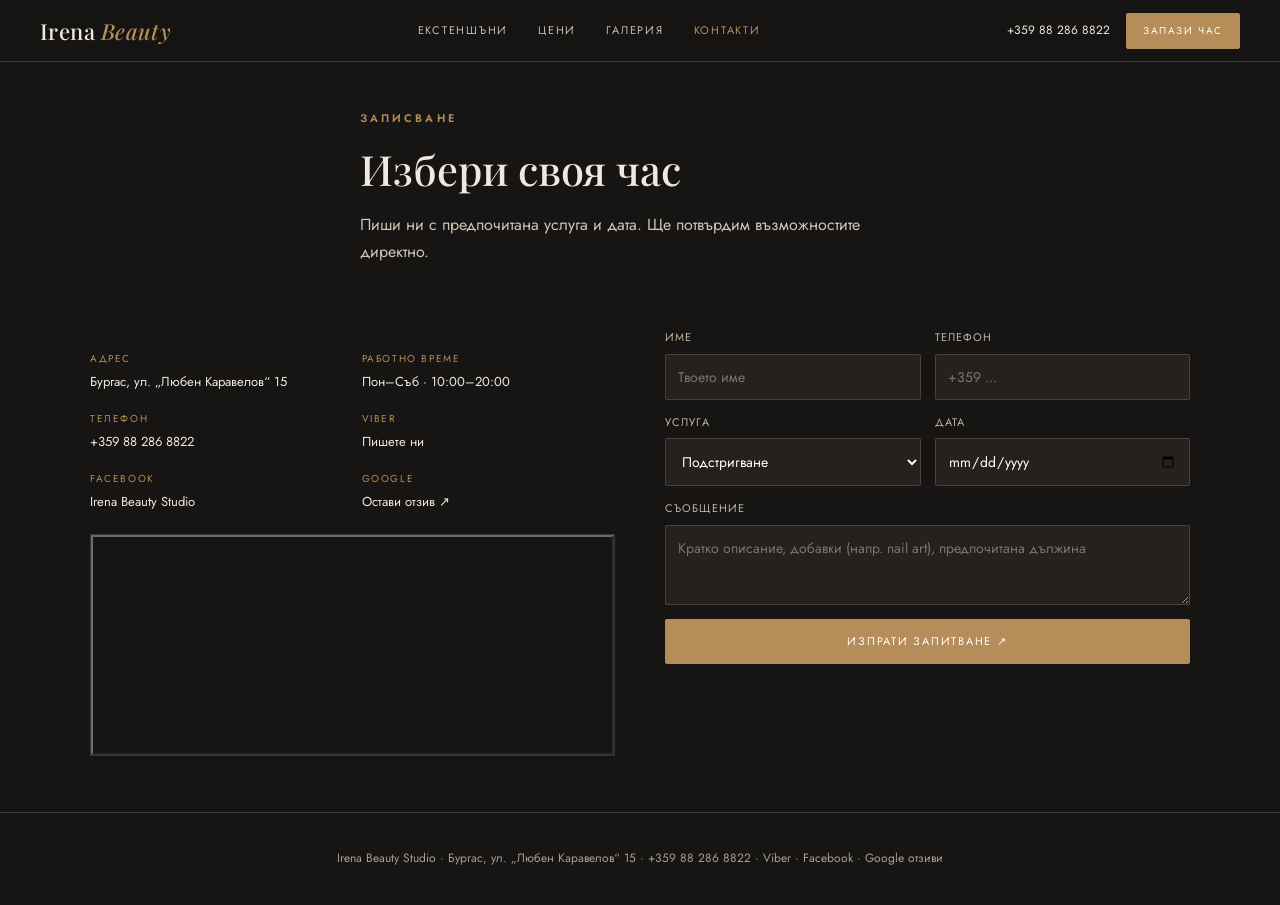
==== contact.html @ 440569c3 "Split the site into a multi-page funnel: Home, Екстеншъни, Цени, Галерия, Контакти The client explic" ====
<!doctype html>
<html lang="bg">
<head>
<meta charset="utf-8">
<meta name="viewport" content="width=device-width,initial-scale=1">
<title>Контакти — Irena Beauty Studio</title>
<meta name="description" content="Запази час в Irena Beauty Studio, Бургас — адрес, телефон, Viber и онлайн формуляр за записване.">
<link rel="canonical" href="https://viktoriyahristova888-commits.github.io/irenabeautystudio/contact.html">
<link rel="icon" href="favicon.ico" sizes="any">
<link rel="icon" href="favicon-32x32.png" type="image/png" sizes="32x32">
<link rel="icon" href="favicon-16x16.png" type="image/png" sizes="16x16">
<link rel="apple-touch-icon" href="apple-touch-icon.png">
<link rel="manifest" href="manifest.json">
<meta name="theme-color" content="#171513">
<meta property="og:type" content="website">
<meta property="og:site_name" content="Irena Beauty Studio">
<meta property="og:title" content="Контакти — Irena Beauty Studio">
<meta property="og:description" content="Адрес, телефон, Viber и онлайн формуляр за записване на час.">
<meta property="og:image" content="https://viktoriyahristova888-commits.github.io/irenabeautystudio/images/og-image.jpg">
<meta property="og:url" content="https://viktoriyahristova888-commits.github.io/irenabeautystudio/contact.html">
<meta property="og:locale" content="bg_BG">
<meta name="twitter:card" content="summary_large_image">
<meta name="twitter:title" content="Контакти — Irena Beauty Studio">
<meta name="twitter:image" content="https://viktoriyahristova888-commits.github.io/irenabeautystudio/images/og-image.jpg">
<link rel="preconnect" href="https://fonts.googleapis.com">
<link rel="preconnect" href="https://fonts.gstatic.com" crossorigin>
<link href="https://fonts.googleapis.com/css2?family=Jost:wght@400;500;600&family=Playfair+Display:ital,wght@0,500;0,600;1,500&display=swap" rel="stylesheet">
<link rel="stylesheet" href="styles.css">
<style>
.contact-grid{display:grid;grid-template-columns:1fr 1fr;gap:50px;align-items:start}
.facts{display:grid;grid-template-columns:1fr 1fr;gap:18px;margin:22px 0 0;padding:0;font-size:13px}
.facts>div{margin:0}
.facts dt{color:var(--gold);font-size:10px;letter-spacing:.16em;text-transform:uppercase;margin-bottom:5px}
.facts dd{margin:0}
.facts a:hover{color:var(--gold)}
.map-embed{margin-top:22px;border:1px solid var(--line);line-height:0}
.map-embed iframe{width:100%;height:220px;display:block;filter:invert(92%) hue-rotate(180deg) contrast(90%)}
.form{display:grid;grid-template-columns:1fr 1fr;gap:14px}
.form label{font-size:11px;letter-spacing:.1em;text-transform:uppercase;color:#bfb3a6}
.form label:last-of-type,.form button,.form__msg{grid-column:1/-1}
.form input,.form select,.form textarea{width:100%;display:block;margin-top:7px;padding:12px;background:#26211e;color:#fff;border:1px solid var(--line);border-radius:2px;font-size:14px;outline:none;font-family:var(--sans)}
.form textarea{min-height:80px;resize:vertical}
.form input:focus,.form select:focus,.form textarea:focus{border-color:var(--gold)}
.form__msg{display:none;font-size:13px;color:#dfbe91;padding-top:6px}
.form__msg.show{display:block}
@media(max-width:900px){
  .contact-grid{grid-template-columns:1fr;gap:40px}
}
@media(max-width:760px){
  .facts{grid-template-columns:1fr}
  .form{grid-template-columns:1fr}
  .form label:last-of-type,.form button,.form__msg{grid-column:auto}
  .map-embed iframe{height:180px}
}
</style>
<script type="application/ld+json">
{
  "@context": "https://schema.org",
  "@type": "BeautySalon",
  "name": "Irena Beauty Studio",
  "image": "https://viktoriyahristova888-commits.github.io/irenabeautystudio/images/og-image.jpg",
  "url": "https://viktoriyahristova888-commits.github.io/irenabeautystudio/",
  "telephone": "+359882868822",
  "priceRange": "€€",
  "address": {
    "@type": "PostalAddress",
    "streetAddress": "ул. „Любен Каравелов“ 15",
    "addressLocality": "Бургас",
    "addressCountry": "BG"
  },
  "openingHoursSpecification": {
    "@type": "OpeningHoursSpecification",
    "dayOfWeek": ["Monday","Tuesday","Wednesday","Thursday","Friday","Saturday"],
    "opens": "10:00",
    "closes": "20:00"
  },
  "sameAs": ["https://www.facebook.com/profile.php?id=61592300043325", "https://www.google.com/maps/place/Irena+Beauty+Studio/@42.4995129,27.4697753,17z/data=!3m1!4b1!4m6!3m5!1s0x40a69512928afc09:0x32889e9de14c91b3!8m2!3d42.4995129!4d27.4697753!16s%2Fg%2F11ntpxrgth"]
}
</script>
</head>
<body>

<header class="top">
  <a class="logo" href="index.html">Irena <em>Beauty</em></a>
  <nav class="top__nav" aria-label="Основна навигация">
    <a href="extensions.html">Екстеншъни</a>
    <a href="pricing.html">Цени</a>
    <a href="gallery.html">Галерия</a>
    <a href="contact.html" aria-current="page">Контакти</a>
  </nav>
  <div class="top__actions">
    <a class="top__phone" href="tel:+359882868822">+359 88 286 8822</a>
    <a class="btn btn--gold btn--sm" href="#book">Запази час</a>
  </div>
</header>

<div class="page-head reveal">
  <div class="kicker">Записване</div>
  <h1>Избери своя час</h1>
  <p class="lead">Пиши ни с предпочитана услуга и дата. Ще потвърдим възможностите директно.</p>
</div>

<section class="section reveal" id="book">
  <div class="contact-grid">
    <div>
      <dl class="facts">
        <div><dt>Адрес</dt><dd>Бургас, ул. „Любен Каравелов“ 15</dd></div>
        <div><dt>Работно време</dt><dd>Пон–Съб · 10:00–20:00</dd></div>
        <div><dt>Телефон</dt><dd><a href="tel:+359882868822">+359 88 286 8822</a></dd></div>
        <div><dt>Viber</dt><dd><a href="viber://chat?number=%2B359882868822">Пишете ни</a></dd></div>
        <div><dt>Facebook</dt><dd><a href="https://www.facebook.com/profile.php?id=61592300043325" target="_blank" rel="noopener">Irena Beauty Studio</a></dd></div>
        <div><dt>Google</dt><dd><a href="https://www.google.com/maps/place/Irena+Beauty+Studio/@42.4995129,27.4697753,17z/data=!3m1!4b1!4m6!3m5!1s0x40a69512928afc09:0x32889e9de14c91b3!8m2!3d42.4995129!4d27.4697753!16s%2Fg%2F11ntpxrgth" target="_blank" rel="noopener">Остави отзив ↗</a></dd></div>
      </dl>
      <div class="map-embed">
        <iframe src="https://www.google.com/maps?q=Irena%20Beauty%20Studio%2C%20%D1%83%D0%BB.%20%D0%9B%D1%8E%D0%B1%D0%B5%D0%BD%20%D0%9A%D0%B0%D1%80%D0%B0%D0%B2%D0%B5%D0%BB%D0%BE%D0%B2%2015%2C%20%D0%91%D1%83%D1%80%D0%B3%D0%B0%D1%81&output=embed" loading="lazy" referrerpolicy="no-referrer-when-downgrade" title="Карта с местоположението на Irena Beauty Studio"></iframe>
      </div>
    </div>
    <form class="form" id="bookForm" action="https://formsubmit.co/irenabeauty.studio.bs@gmail.com" method="POST">
      <input type="hidden" name="_subject" value="Нова заявка за час — Irena Beauty Studio">
      <input type="hidden" name="_template" value="table">
      <input type="hidden" name="_captcha" value="false">
      <label>Име<input name="name" required placeholder="Твоето име"></label>
      <label>Телефон<input name="phone" required placeholder="+359 ..."></label>
      <label>Услуга<select name="service">
        <option>Подстригване</option>
        <option>Боядисване</option>
        <option>Прическа</option>
        <option>Плитки</option>
        <option>Маникюр</option>
        <option>Педикюр</option>
        <option>Екстеншъни</option>
        <option>Консултация</option>
      </select></label>
      <label>Дата<input name="date" type="date"></label>
      <label>Съобщение<textarea name="message" placeholder="Кратко описание, добавки (напр. nail art), предпочитана дължина"></textarea></label>
      <div class="form__msg" id="formMsg">Запитването е изпратено. Ще се свържем с теб.</div>
      <button class="btn btn--gold" type="submit">Изпрати запитване ↗</button>
    </form>
  </div>
</section>

<footer>
  Irena Beauty Studio · Бургас, ул. „Любен Каравелов“ 15 · <a href="tel:+359882868822">+359 88 286 8822</a> · <a href="viber://chat?number=%2B359882868822">Viber</a> · <a href="https://www.facebook.com/profile.php?id=61592300043325" target="_blank" rel="noopener">Facebook</a> · <a href="https://www.google.com/maps/place/Irena+Beauty+Studio/@42.4995129,27.4697753,17z/data=!3m1!4b1!4m6!3m5!1s0x40a69512928afc09:0x32889e9de14c91b3!8m2!3d42.4995129!4d27.4697753!16s%2Fg%2F11ntpxrgth" target="_blank" rel="noopener">Google отзиви</a>
</footer>

<script>
document.getElementById('bookForm').addEventListener('submit', async e => {
  e.preventDefault();
  const f = e.currentTarget;
  if (!f.checkValidity()) { f.reportValidity(); return }
  const b = f.querySelector('button'), m = document.getElementById('formMsg');
  b.disabled = true; b.textContent = 'Изпращане...';
  const data = Object.fromEntries(new FormData(f));
  try {
    const r = await fetch('https://formsubmit.co/ajax/irenabeauty.studio.bs@gmail.com', {
      method: 'POST',
      headers: { 'Content-Type': 'application/json', Accept: 'application/json' },
      body: JSON.stringify(data)
    });
    const j = await r.json();
    if (!j.success) throw 0;
    m.classList.add('show'); f.reset(); b.textContent = 'Изпратено ✓';
  } catch (x) {
    b.disabled = false; b.textContent = 'Опитай отново ↗';
    m.textContent = 'Проблем с изпращането. Обади се на +359 88 286 8822.'; m.classList.add('show');
  }
});

const reduceMotion = window.matchMedia('(prefers-reduced-motion: reduce)').matches;
if (!reduceMotion && 'IntersectionObserver' in window) {
  const io = new IntersectionObserver(entries => {
    entries.forEach(e => { if (e.isIntersecting) { e.target.classList.add('is-visible'); io.unobserve(e.target); } });
  }, {threshold: .12});
  document.querySelectorAll('.reveal').forEach(el => io.observe(el));
} else {
  document.querySelectorAll('.reveal').forEach(el => el.classList.add('is-visible'));
}
</script>
</body>
</html>
---- styles.css ----
:root{
  --black:#171513;
  --dark:#211d1a;
  --cream:#eee8df;
  --gold:#b58d58;
  --gold-deep:#9b7446;
  --muted:#a99e91;
  --line:rgba(238,232,223,.16);
  --serif:'Playfair Display',Georgia,serif;
  --sans:'Jost',Arial,sans-serif;
}
*{box-sizing:border-box}
html{scroll-behavior:smooth}
@media(prefers-reduced-motion:reduce){html{scroll-behavior:auto}*{transition-duration:.01ms!important;animation-duration:.01ms!important}}
body{margin:0;background:var(--black);color:var(--cream);font-family:var(--sans);font-size:16px;line-height:1.6;-webkit-font-smoothing:antialiased}
button,a{font:inherit;color:inherit}
a{text-decoration:none}
button{border:0;background:none;cursor:pointer}
img{max-width:100%;display:block}
:focus-visible{outline:2px solid var(--gold);outline-offset:3px}
[hidden]{display:none!important}

.kicker{font-size:11px;letter-spacing:.28em;text-transform:uppercase;color:var(--gold);font-weight:600}
h1,h2,h3{font-family:var(--serif);font-weight:500;text-wrap:balance;margin:0}
.lead{max-width:520px;color:#d0c5b8;line-height:1.65;margin:14px 0 0;font-size:16px}
.btn{display:inline-flex;align-items:center;justify-content:center;gap:6px;padding:13px 22px;border:1px solid var(--line);font-size:11px;letter-spacing:.16em;text-transform:uppercase;transition:.2s;border-radius:2px}
.btn:hover{border-color:var(--gold);color:var(--gold)}
.btn--gold{background:var(--gold);border-color:var(--gold);color:#fff}
.btn--gold:hover{background:var(--gold-deep);color:#fff}
.btn--sm{padding:9px 16px;font-size:10px}

/* header */
.top{position:sticky;top:0;z-index:10;display:flex;align-items:center;justify-content:space-between;gap:20px;padding:0 40px;height:62px;background:rgba(23,21,19,.92);backdrop-filter:blur(6px);border-bottom:1px solid var(--line)}
.logo{font:500 22px var(--serif);letter-spacing:.02em;color:var(--cream)}
.logo em{color:var(--gold);font-style:italic}
.top__nav{display:flex;gap:30px;flex:1;justify-content:center}
.top__nav a{font-size:11px;letter-spacing:.16em;text-transform:uppercase;color:#c7bbad}
.top__nav a:hover,.top__nav a.active,.top__nav a[aria-current]{color:var(--gold)}
.top__actions{display:flex;align-items:center;gap:16px}
.top__phone{font-size:12px;color:var(--cream);white-space:nowrap}
.top__phone:hover{color:var(--gold)}

/* sections */
.section{padding:56px 40px;scroll-margin-top:62px;max-width:1180px;margin:0 auto}
.section--alt{background:var(--dark)}
.section-head{max-width:640px;margin:0 auto 28px}
.section-head h2{font-size:clamp(1.7rem,3.2vw,2.2rem);margin-top:8px}
.section-lead{color:var(--muted);margin-top:12px;font-size:15px;max-width:60ch}

/* inner-page head (Екстеншъни / Цени / Контакти) */
.page-head{max-width:640px;margin:0 auto 8px;padding:48px 40px 0}
.page-head h1{font-size:clamp(1.9rem,3.6vw,2.6rem);margin-top:8px}
.page-head .lead{margin-top:10px}
@media(max-width:760px){
  .page-head{padding:36px 20px 0}
}

/* shared tab/filter control (pricing + gallery filters) */
.tabbar{display:none}
.vh-radio{position:absolute;width:1px;height:1px;overflow:hidden;opacity:0;pointer-events:none}
.tab{display:inline-flex;padding:10px 20px;border:1px solid var(--line);border-radius:999px;font-size:11px;letter-spacing:.12em;text-transform:uppercase;cursor:pointer;transition:.2s}
.tab:hover{border-color:var(--gold)}
.vh-radio:focus-visible + .tab{outline:2px solid var(--gold);outline-offset:3px}
.tab--sm{padding:11px 14px;font-size:10px}
.panel{display:none}
@supports selector(:has(a)){
  .tabbar{display:flex;gap:10px;flex-wrap:wrap;margin-bottom:24px}
}

/* scroll reveal */
.reveal{opacity:0;transform:translateY(22px) scale(.985);transition:opacity .7s ease,transform .7s cubic-bezier(.16,.8,.2,1)}
.reveal.is-visible{opacity:1;transform:none}

.cta-band{text-align:center;padding:44px 40px;background:var(--dark);border-top:1px solid var(--line)}
.cta-band h2{font-size:clamp(1.5rem,3vw,2.1rem)}
.cta-band .lead{margin:10px auto 22px;max-width:480px}

footer{padding:36px 40px;text-align:center;border-top:1px solid var(--line);font-size:12px;color:var(--muted)}
footer a:hover{color:var(--gold)}

@media(max-width:760px){
  .top{padding:0 20px;height:56px}
  .top__nav{display:none}
  .top__phone{display:none}
  .section{padding:40px 20px}
}
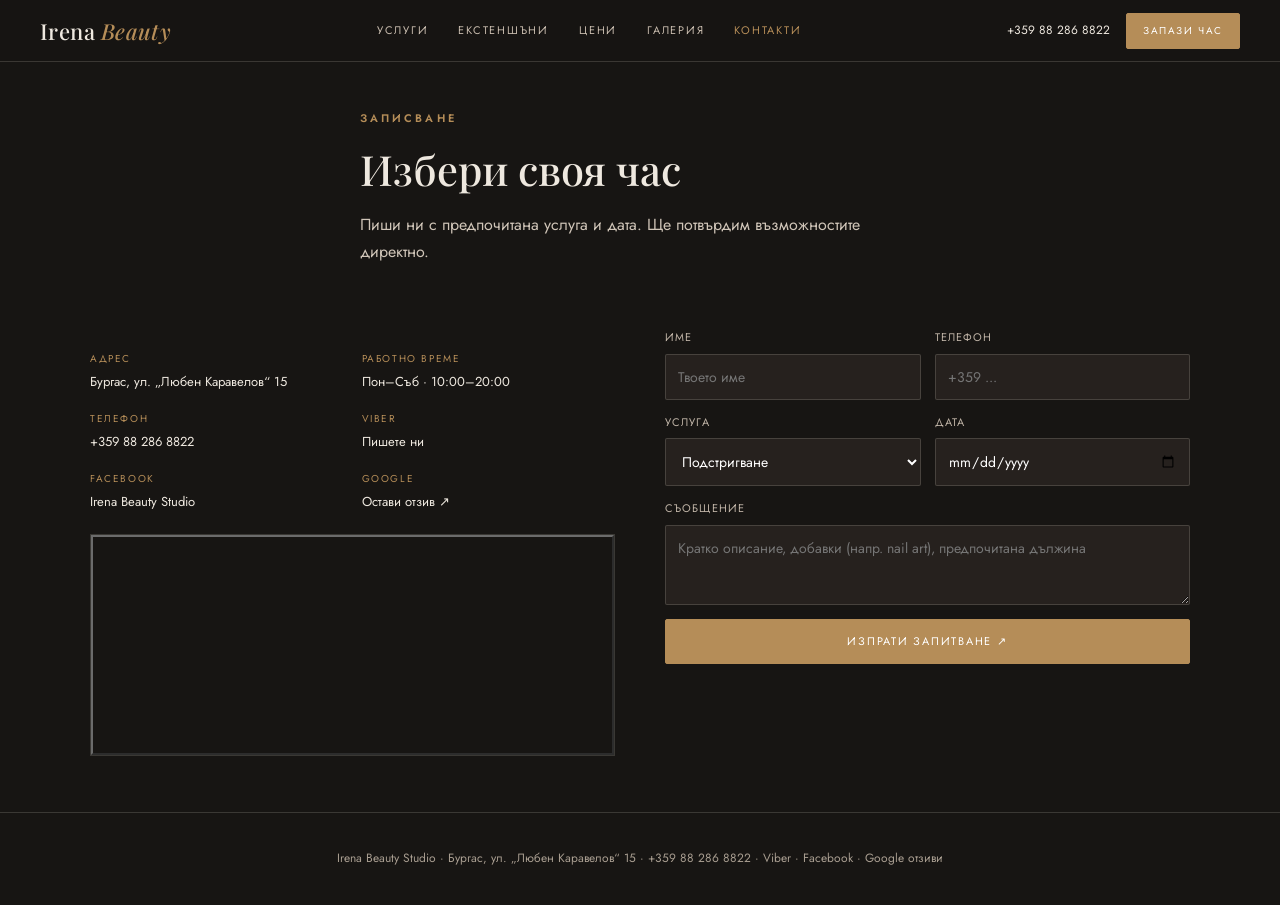
==== commit be3b2d75: "Add Услуги page, move before/after to Екстеншъни, fix funnel-card legibility Visual UI/UX audit (Pla" ====
--- a/contact.html
+++ b/contact.html
@@ -83,6 +83,7 @@
 <header class="top">
   <a class="logo" href="index.html">Irena <em>Beauty</em></a>
   <nav class="top__nav" aria-label="Основна навигация">
+    <a href="services.html">Услуги</a>
     <a href="extensions.html">Екстеншъни</a>
     <a href="pricing.html">Цени</a>
     <a href="gallery.html">Галерия</a>
--- a/styles.css
+++ b/styles.css
@@ -71,6 +71,19 @@
 .reveal{opacity:0;transform:translateY(22px) scale(.985);transition:opacity .7s ease,transform .7s cubic-bezier(.16,.8,.2,1)}
 .reveal.is-visible{opacity:1;transform:none}
 
+/* funnel cards — used on the home hub and the Услуги overview */
+.funnel-grid{display:grid;grid-template-columns:repeat(4,1fr);gap:16px}
+.funnel-card{position:relative;display:block;overflow:hidden;aspect-ratio:3/4;border:1px solid var(--line)}
+.funnel-card img{width:100%;height:100%;object-fit:cover;transition:transform .5s cubic-bezier(.2,.8,.2,1)}
+.funnel-card:hover img{transform:scale(1.045)}
+.funnel-card:after{content:'';position:absolute;left:0;right:0;bottom:0;height:70%;background:linear-gradient(transparent,rgba(23,21,19,.6) 40%,rgba(23,21,19,.95) 100%);pointer-events:none}
+.funnel-card__label{position:absolute;left:0;right:0;bottom:0;padding:16px;z-index:1}
+.funnel-card__label h3{font-size:19px;color:var(--cream)}
+.funnel-card__label p{margin:4px 0 0;font-size:12px;color:var(--muted);max-width:none}
+@media(max-width:900px){
+  .funnel-grid{grid-template-columns:repeat(2,1fr)}
+}
+
 .cta-band{text-align:center;padding:44px 40px;background:var(--dark);border-top:1px solid var(--line)}
 .cta-band h2{font-size:clamp(1.5rem,3vw,2.1rem)}
 .cta-band .lead{margin:10px auto 22px;max-width:480px}
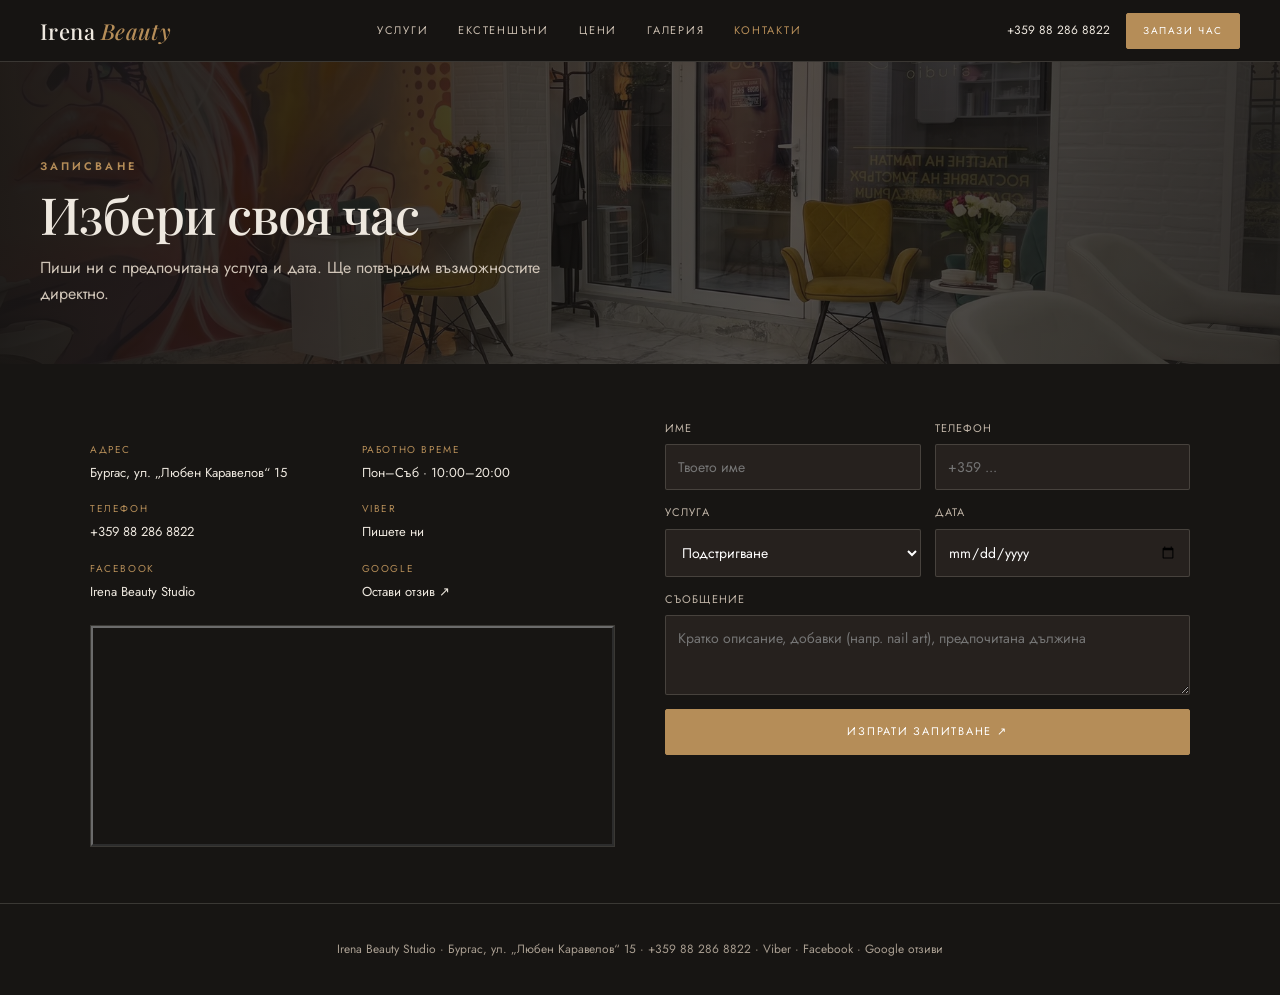
==== commit 79d4deea: "Add hero bands to every inner page; restructure Екстеншъни into a real flow Every page except the he" ====
--- a/contact.html
+++ b/contact.html
@@ -95,11 +95,14 @@
   </div>
 </header>
 
-<div class="page-head reveal">
-  <div class="kicker">Записване</div>
-  <h1>Избери своя час</h1>
-  <p class="lead">Пиши ни с предпочитана услуга и дата. Ще потвърдим възможностите директно.</p>
-</div>
+<section class="hero">
+  <div class="hero__bg"><img src="images/hero-contact.webp" alt="Входът на Irena Beauty Studio" width="1800" height="1005" fetchpriority="high"></div>
+  <div class="hero__content">
+    <div class="kicker">Записване</div>
+    <h1>Избери своя час</h1>
+    <p class="lead">Пиши ни с предпочитана услуга и дата. Ще потвърдим възможностите директно.</p>
+  </div>
+</section>
 
 <section class="section reveal" id="book">
   <div class="contact-grid">
--- a/styles.css
+++ b/styles.css
@@ -47,12 +47,17 @@
 .section-head h2{font-size:clamp(1.7rem,3.2vw,2.2rem);margin-top:8px}
 .section-lead{color:var(--muted);margin-top:12px;font-size:15px;max-width:60ch}
 
-/* inner-page head (Екстеншъни / Цени / Контакти) */
-.page-head{max-width:640px;margin:0 auto 8px;padding:48px 40px 0}
-.page-head h1{font-size:clamp(1.9rem,3.6vw,2.6rem);margin-top:8px}
-.page-head .lead{margin-top:10px}
+/* hero — used at the top of every page except the gallery masthead */
+.hero{position:relative;padding:96px 40px 56px;scroll-margin-top:0}
+.hero__bg{position:absolute;inset:0;z-index:-1}
+.hero__bg img{width:100%;height:100%;object-fit:cover;filter:brightness(.55)}
+.hero__bg:after{content:'';position:absolute;inset:0;background:linear-gradient(90deg,rgba(23,21,19,.92),rgba(23,21,19,.45) 60%,rgba(23,21,19,.72))}
+.hero__content{position:relative;max-width:600px}
+.hero h1{font-size:clamp(2.1rem,4.2vw,3.2rem);line-height:1.04;letter-spacing:-.02em;margin-top:12px}
+.hero h1 em{color:var(--gold);font-style:italic}
+.hero__actions{display:flex;gap:12px;flex-wrap:wrap;margin-top:22px}
 @media(max-width:760px){
-  .page-head{padding:36px 20px 0}
+  .hero{padding:84px 20px 40px}
 }
 
 /* shared tab/filter control (pricing + gallery filters) */
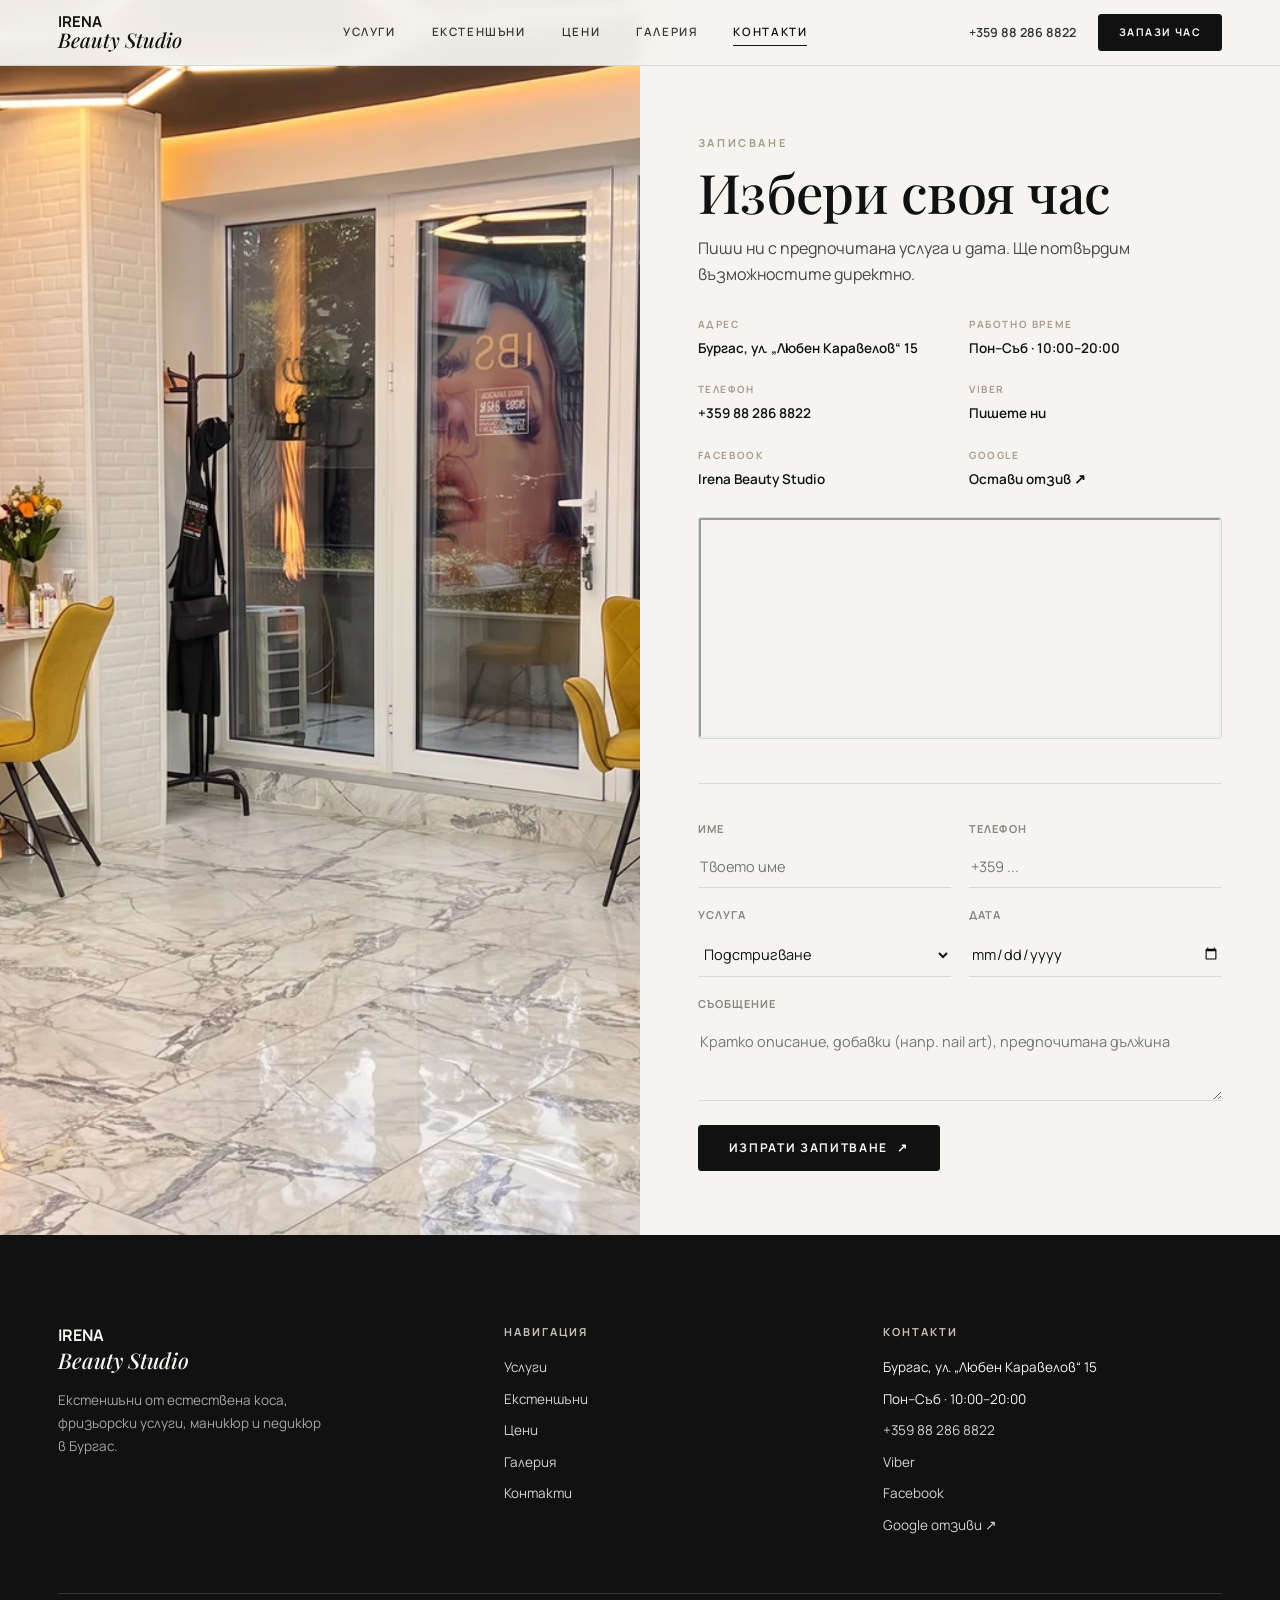
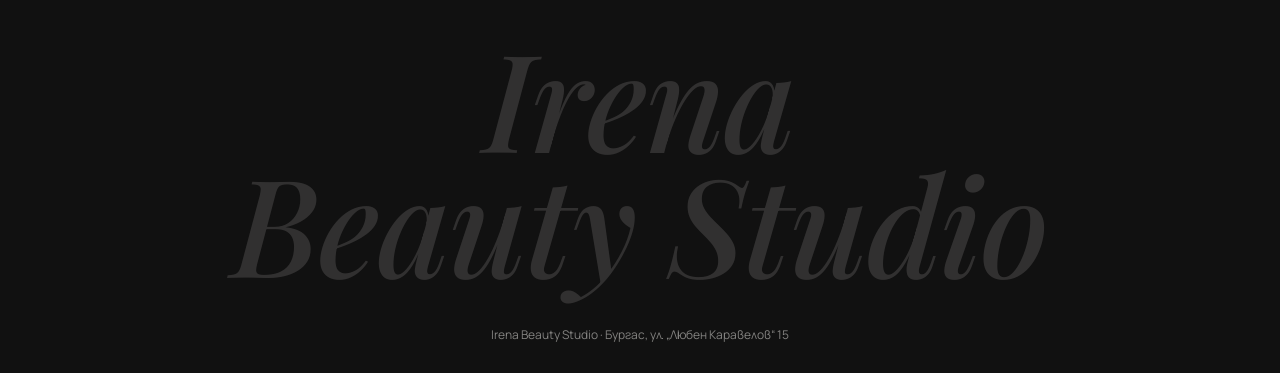
==== commit 1b79d47d: "Implement the editorial visual redesign across all six pages Rebuilds the design system per docs/sup" ====
--- a/contact.html
+++ b/contact.html
@@ -11,7 +11,7 @@
 <link rel="icon" href="favicon-16x16.png" type="image/png" sizes="16x16">
 <link rel="apple-touch-icon" href="apple-touch-icon.png">
 <link rel="manifest" href="manifest.json">
-<meta name="theme-color" content="#171513">
+<meta name="theme-color" content="#111111">
 <meta property="og:type" content="website">
 <meta property="og:site_name" content="Irena Beauty Studio">
 <meta property="og:title" content="Контакти — Irena Beauty Studio">
@@ -24,31 +24,47 @@
 <meta name="twitter:image" content="https://viktoriyahristova888-commits.github.io/irenabeautystudio/images/og-image.jpg">
 <link rel="preconnect" href="https://fonts.googleapis.com">
 <link rel="preconnect" href="https://fonts.gstatic.com" crossorigin>
-<link href="https://fonts.googleapis.com/css2?family=Jost:wght@400;500;600&family=Playfair+Display:ital,wght@0,500;0,600;1,500&display=swap" rel="stylesheet">
+<link href="https://fonts.googleapis.com/css2?family=Manrope:wght@400;500;600;700;800&family=Playfair+Display:ital,wght@0,500;0,600;1,500&display=swap" rel="stylesheet">
 <link rel="stylesheet" href="styles.css">
 <style>
-.contact-grid{display:grid;grid-template-columns:1fr 1fr;gap:50px;align-items:start}
-.facts{display:grid;grid-template-columns:1fr 1fr;gap:18px;margin:22px 0 0;padding:0;font-size:13px}
+.contact-split{display:grid;grid-template-columns:1fr 1fr}
+.contact-split__media{position:relative;min-height:100vh}
+.contact-split__media img{position:absolute;inset:0;width:100%;height:100%;object-fit:cover;object-position:center 25%}
+.contact-split__content{padding:calc(var(--header-h) + 56px) var(--gutter) 64px;display:flex;flex-direction:column;justify-content:center}
+.contact-split__content .lead{max-width:44ch}
+.contact-split__content h1{font-family:var(--serif);font-weight:500;font-size:clamp(2.2rem,4.4vw,3.4rem);line-height:1.02;margin-top:12px}
+
+.facts{display:grid;grid-template-columns:1fr 1fr;gap:22px 18px;margin:28px 0 0;padding:0;font-size:13.5px}
 .facts>div{margin:0}
-.facts dt{color:var(--gold);font-size:10px;letter-spacing:.16em;text-transform:uppercase;margin-bottom:5px}
-.facts dd{margin:0}
-.facts a:hover{color:var(--gold)}
-.map-embed{margin-top:22px;border:1px solid var(--line);line-height:0}
-.map-embed iframe{width:100%;height:220px;display:block;filter:invert(92%) hue-rotate(180deg) contrast(90%)}
-.form{display:grid;grid-template-columns:1fr 1fr;gap:14px}
-.form label{font-size:11px;letter-spacing:.1em;text-transform:uppercase;color:#bfb3a6}
+.facts dt{color:var(--taupe);font-size:10px;letter-spacing:.16em;text-transform:uppercase;margin-bottom:6px;font-weight:700}
+.facts dd{margin:0;font-weight:600}
+.facts a:hover{color:var(--ink)}
+
+.map-embed{margin-top:26px;border-radius:var(--radius);overflow:hidden;border:1px solid var(--line);line-height:0}
+.map-embed iframe{width:100%;height:220px;display:block}
+
+.form{display:grid;grid-template-columns:1fr 1fr;gap:18px;margin-top:44px;padding-top:36px;border-top:1px solid var(--line)}
+.form label{font-size:11px;letter-spacing:.1em;text-transform:uppercase;font-weight:700;color:#8a8580}
 .form label:last-of-type,.form button,.form__msg{grid-column:1/-1}
-.form input,.form select,.form textarea{width:100%;display:block;margin-top:7px;padding:12px;background:#26211e;color:#fff;border:1px solid var(--line);border-radius:2px;font-size:14px;outline:none;font-family:var(--sans)}
+.form input,.form select,.form textarea{width:100%;display:block;margin-top:9px;padding:11px 2px;background:transparent;color:var(--ink);border:0;border-bottom:1px solid var(--line);border-radius:0;font-size:14.5px;outline:none;font-family:var(--sans);transition:border-color .2s ease}
+.form select{cursor:pointer}
+.form input[name="_honeypot"]{width:1px;height:1px;padding:0;margin:0;border:0}
 .form textarea{min-height:80px;resize:vertical}
-.form input:focus,.form select:focus,.form textarea:focus{border-color:var(--gold)}
-.form__msg{display:none;font-size:13px;color:#dfbe91;padding-top:6px}
+.form input:focus,.form select:focus,.form textarea:focus{border-color:var(--ink)}
+.form__msg{display:none;font-size:13px;color:var(--taupe);padding-top:6px}
 .form__msg.show{display:block}
-@media(max-width:900px){
-  .contact-grid{grid-template-columns:1fr;gap:40px}
+.form button{margin-top:6px;width:max-content}
+
+@media(max-width:1024px){
+  .contact-split{grid-template-columns:1fr}
+  .contact-split__media{min-height:52vh}
+  .contact-split__content{padding-top:48px}
 }
 @media(max-width:760px){
+  .contact-split__media{min-height:42vh}
+  .contact-split__content{padding:40px 20px 48px}
   .facts{grid-template-columns:1fr}
-  .form{grid-template-columns:1fr}
+  .form{grid-template-columns:1fr;margin-top:32px;padding-top:28px}
   .form label:last-of-type,.form button,.form__msg{grid-column:auto}
   .map-embed iframe{height:180px}
 }
@@ -80,8 +96,8 @@
 </head>
 <body>
 
-<header class="top">
-  <a class="logo" href="index.html">Irena <em>Beauty</em></a>
+<header class="top top--solid">
+  <a class="logo" href="index.html">Irena <span>Beauty Studio</span></a>
   <nav class="top__nav" aria-label="Основна навигация">
     <a href="services.html">Услуги</a>
     <a href="extensions.html">Екстеншъни</a>
@@ -91,38 +107,62 @@
   </nav>
   <div class="top__actions">
     <a class="top__phone" href="tel:+359882868822">+359 88 286 8822</a>
-    <a class="btn btn--gold btn--sm" href="#book">Запази час</a>
+    <a class="btn btn--ink btn--sm" href="#book">Запази час</a>
+    <button class="nav-toggle" id="navToggle" aria-label="Отвори меню" aria-expanded="false" aria-controls="navOverlay">
+      <span></span><span></span>
+    </button>
   </div>
 </header>
 
-<section class="hero">
-  <div class="hero__bg"><img src="images/hero-contact.webp" alt="Входът на Irena Beauty Studio" width="1800" height="1005" fetchpriority="high"></div>
-  <div class="hero__content">
-    <div class="kicker">Записване</div>
+<dialog class="nav-overlay" id="navOverlay">
+  <div class="nav-overlay__inner">
+    <div class="nav-overlay__top">
+      <a class="logo" href="index.html">Irena <span>Beauty Studio</span></a>
+      <button class="nav-overlay__close" data-nav-close aria-label="Затвори меню"></button>
+    </div>
+    <ul class="nav-overlay__links">
+      <li><a href="services.html">Услуги</a></li>
+      <li><a href="extensions.html">Екстеншъни</a></li>
+      <li><a href="pricing.html">Цени</a></li>
+      <li><a href="gallery.html">Галерия</a></li>
+      <li><a href="contact.html">Контакти</a></li>
+    </ul>
+    <a class="btn btn--ivory nav-overlay__cta" href="#book">Запази час ↗</a>
+    <div class="nav-overlay__foot">
+      <a href="tel:+359882868822">+359 88 286 8822</a>
+      <a href="viber://chat?number=%2B359882868822">Viber</a>
+      <a href="https://www.facebook.com/profile.php?id=61592300043325" target="_blank" rel="noopener">Facebook</a>
+      <span>Бургас, ул. „Любен Каравелов“ 15</span>
+    </div>
+  </div>
+</dialog>
+
+<section class="contact-split" id="book">
+  <div class="contact-split__media">
+    <img src="images/hero-contact.webp" alt="Входът на Irena Beauty Studio" width="1800" height="1005" fetchpriority="high">
+  </div>
+  <div class="contact-split__content">
+    <span class="eyebrow">Записване</span>
     <h1>Избери своя час</h1>
     <p class="lead">Пиши ни с предпочитана услуга и дата. Ще потвърдим възможностите директно.</p>
-  </div>
-</section>
-
-<section class="section reveal" id="book">
-  <div class="contact-grid">
-    <div>
-      <dl class="facts">
-        <div><dt>Адрес</dt><dd>Бургас, ул. „Любен Каравелов“ 15</dd></div>
-        <div><dt>Работно време</dt><dd>Пон–Съб · 10:00–20:00</dd></div>
-        <div><dt>Телефон</dt><dd><a href="tel:+359882868822">+359 88 286 8822</a></dd></div>
-        <div><dt>Viber</dt><dd><a href="viber://chat?number=%2B359882868822">Пишете ни</a></dd></div>
-        <div><dt>Facebook</dt><dd><a href="https://www.facebook.com/profile.php?id=61592300043325" target="_blank" rel="noopener">Irena Beauty Studio</a></dd></div>
-        <div><dt>Google</dt><dd><a href="https://www.google.com/maps/place/Irena+Beauty+Studio/@42.4995129,27.4697753,17z/data=!3m1!4b1!4m6!3m5!1s0x40a69512928afc09:0x32889e9de14c91b3!8m2!3d42.4995129!4d27.4697753!16s%2Fg%2F11ntpxrgth" target="_blank" rel="noopener">Остави отзив ↗</a></dd></div>
-      </dl>
-      <div class="map-embed">
-        <iframe src="https://www.google.com/maps?q=Irena%20Beauty%20Studio%2C%20%D1%83%D0%BB.%20%D0%9B%D1%8E%D0%B1%D0%B5%D0%BD%20%D0%9A%D0%B0%D1%80%D0%B0%D0%B2%D0%B5%D0%BB%D0%BE%D0%B2%2015%2C%20%D0%91%D1%83%D1%80%D0%B3%D0%B0%D1%81&output=embed" loading="lazy" referrerpolicy="no-referrer-when-downgrade" title="Карта с местоположението на Irena Beauty Studio"></iframe>
-      </div>
-    </div>
+
+    <dl class="facts">
+      <div><dt>Адрес</dt><dd>Бургас, ул. „Любен Каравелов“ 15</dd></div>
+      <div><dt>Работно време</dt><dd>Пон–Съб · 10:00–20:00</dd></div>
+      <div><dt>Телефон</dt><dd><a href="tel:+359882868822">+359 88 286 8822</a></dd></div>
+      <div><dt>Viber</dt><dd><a href="viber://chat?number=%2B359882868822">Пишете ни</a></dd></div>
+      <div><dt>Facebook</dt><dd><a href="https://www.facebook.com/profile.php?id=61592300043325" target="_blank" rel="noopener">Irena Beauty Studio</a></dd></div>
+      <div><dt>Google</dt><dd><a href="https://www.google.com/maps/place/Irena+Beauty+Studio/@42.4995129,27.4697753,17z/data=!3m1!4b1!4m6!3m5!1s0x40a69512928afc09:0x32889e9de14c91b3!8m2!3d42.4995129!4d27.4697753!16s%2Fg%2F11ntpxrgth" target="_blank" rel="noopener">Остави отзив ↗</a></dd></div>
+    </dl>
+    <div class="map-embed">
+      <iframe src="https://www.google.com/maps?q=Irena%20Beauty%20Studio%2C%20%D1%83%D0%BB.%20%D0%9B%D1%8E%D0%B1%D0%B5%D0%BD%20%D0%9A%D0%B0%D1%80%D0%B0%D0%B2%D0%B5%D0%BB%D0%BE%D0%B2%2015%2C%20%D0%91%D1%83%D1%80%D0%B3%D0%B0%D1%81&output=embed" loading="lazy" referrerpolicy="no-referrer-when-downgrade" title="Карта с местоположението на Irena Beauty Studio"></iframe>
+    </div>
+
     <form class="form" id="bookForm" action="https://formsubmit.co/irenabeauty.studio.bs@gmail.com" method="POST">
       <input type="hidden" name="_subject" value="Нова заявка за час — Irena Beauty Studio">
       <input type="hidden" name="_template" value="table">
       <input type="hidden" name="_captcha" value="false">
+      <input type="text" name="_honeypot" class="vh-radio" tabindex="-1" autocomplete="off">
       <label>Име<input name="name" required placeholder="Твоето име"></label>
       <label>Телефон<input name="phone" required placeholder="+359 ..."></label>
       <label>Услуга<select name="service">
@@ -138,16 +178,68 @@
       <label>Дата<input name="date" type="date"></label>
       <label>Съобщение<textarea name="message" placeholder="Кратко описание, добавки (напр. nail art), предпочитана дължина"></textarea></label>
       <div class="form__msg" id="formMsg">Запитването е изпратено. Ще се свържем с теб.</div>
-      <button class="btn btn--gold" type="submit">Изпрати запитване ↗</button>
+      <button class="btn btn--ink" type="submit">Изпрати запитване <span class="arrow">↗</span></button>
     </form>
   </div>
 </section>
 
-<footer>
-  Irena Beauty Studio · Бургас, ул. „Любен Каравелов“ 15 · <a href="tel:+359882868822">+359 88 286 8822</a> · <a href="viber://chat?number=%2B359882868822">Viber</a> · <a href="https://www.facebook.com/profile.php?id=61592300043325" target="_blank" rel="noopener">Facebook</a> · <a href="https://www.google.com/maps/place/Irena+Beauty+Studio/@42.4995129,27.4697753,17z/data=!3m1!4b1!4m6!3m5!1s0x40a69512928afc09:0x32889e9de14c91b3!8m2!3d42.4995129!4d27.4697753!16s%2Fg%2F11ntpxrgth" target="_blank" rel="noopener">Google отзиви</a>
+<footer class="foot">
+  <div class="foot__grid">
+    <div class="foot__brand">
+      <a class="logo" href="index.html">Irena <span>Beauty Studio</span></a>
+      <p>Екстеншъни от естествена коса, фризьорски услуги, маникюр и педикюр в Бургас.</p>
+    </div>
+    <div>
+      <h4>Навигация</h4>
+      <ul class="foot__list">
+        <li><a href="services.html">Услуги</a></li>
+        <li><a href="extensions.html">Екстеншъни</a></li>
+        <li><a href="pricing.html">Цени</a></li>
+        <li><a href="gallery.html">Галерия</a></li>
+        <li><a href="contact.html">Контакти</a></li>
+      </ul>
+    </div>
+    <div>
+      <h4>Контакти</h4>
+      <ul class="foot__list">
+        <li>Бургас, ул. „Любен Каравелов“ 15</li>
+        <li>Пон–Съб · 10:00–20:00</li>
+        <li><a href="tel:+359882868822">+359 88 286 8822</a></li>
+        <li><a href="viber://chat?number=%2B359882868822">Viber</a></li>
+        <li><a href="https://www.facebook.com/profile.php?id=61592300043325" target="_blank" rel="noopener">Facebook</a></li>
+        <li><a href="https://www.google.com/maps/place/Irena+Beauty+Studio/@42.4995129,27.4697753,17z/data=!3m1!4b1!4m6!3m5!1s0x40a69512928afc09:0x32889e9de14c91b3!8m2!3d42.4995129!4d27.4697753!16s%2Fg%2F11ntpxrgth" target="_blank" rel="noopener">Google отзиви ↗</a></li>
+      </ul>
+    </div>
+  </div>
+  <span class="foot__wordmark">Irena<br>Beauty Studio</span>
+  <div class="foot__bottom">Irena Beauty Studio · Бургас, ул. „Любен Каравелов“ 15</div>
 </footer>
 
 <script>
+(function(){
+  const reduceMotion = window.matchMedia('(prefers-reduced-motion: reduce)').matches;
+  if (!reduceMotion && 'IntersectionObserver' in window) {
+    const io = new IntersectionObserver(entries => {
+      entries.forEach(e => { if (e.isIntersecting) { e.target.classList.add('is-visible'); io.unobserve(e.target); } });
+    }, {threshold: .12});
+    document.querySelectorAll('.reveal').forEach(el => io.observe(el));
+  } else {
+    document.querySelectorAll('.reveal').forEach(el => el.classList.add('is-visible'));
+  }
+})();
+
+(function(){
+  const navToggle = document.getElementById('navToggle');
+  const navOverlay = document.getElementById('navOverlay');
+  if (!navToggle || !navOverlay) return;
+  const openNav = () => { navOverlay.showModal(); navToggle.setAttribute('aria-expanded','true'); };
+  const closeNav = () => { navOverlay.close(); };
+  navToggle.addEventListener('click', openNav);
+  navOverlay.querySelectorAll('[data-nav-close], a').forEach(el => el.addEventListener('click', closeNav));
+  navOverlay.addEventListener('click', e => { if (e.target === navOverlay) closeNav(); });
+  navOverlay.addEventListener('close', () => navToggle.setAttribute('aria-expanded','false'));
+})();
+
 document.getElementById('bookForm').addEventListener('submit', async e => {
   e.preventDefault();
   const f = e.currentTarget;
@@ -169,16 +261,6 @@
     m.textContent = 'Проблем с изпращането. Обади се на +359 88 286 8822.'; m.classList.add('show');
   }
 });
-
-const reduceMotion = window.matchMedia('(prefers-reduced-motion: reduce)').matches;
-if (!reduceMotion && 'IntersectionObserver' in window) {
-  const io = new IntersectionObserver(entries => {
-    entries.forEach(e => { if (e.isIntersecting) { e.target.classList.add('is-visible'); io.unobserve(e.target); } });
-  }, {threshold: .12});
-  document.querySelectorAll('.reveal').forEach(el => io.observe(el));
-} else {
-  document.querySelectorAll('.reveal').forEach(el => el.classList.add('is-visible'));
-}
 </script>
 </body>
 </html>
--- a/styles.css
+++ b/styles.css
@@ -1,104 +1,235 @@
+/* ===========================================================
+   Irena Beauty Studio — editorial design system
+   =========================================================== */
+
 :root{
-  --black:#171513;
-  --dark:#211d1a;
-  --cream:#eee8df;
-  --gold:#b58d58;
-  --gold-deep:#9b7446;
-  --muted:#a99e91;
-  --line:rgba(238,232,223,.16);
+  --ink:#111111;
+  --ink-soft:#1b1b1b;
+  --ivory:#f6f4f0;
+  --white:#ffffff;
+  --stone:#c8c0b7;
+  --taupe:#a99c8d;
+  --line:rgba(17,17,17,.12);
+  --line-dark:rgba(246,244,240,.16);
   --serif:'Playfair Display',Georgia,serif;
-  --sans:'Jost',Arial,sans-serif;
-}
+  --sans:'Manrope',Arial,sans-serif;
+  --radius:3px;
+  --container:1440px;
+  --container-narrow:900px;
+  --gutter:clamp(20px,4.5vw,64px);
+  --header-h:78px;
+  --header-h-mobile:60px;
+  --book-bar-h:64px;
+}
+
 *{box-sizing:border-box}
 html{scroll-behavior:smooth}
-@media(prefers-reduced-motion:reduce){html{scroll-behavior:auto}*{transition-duration:.01ms!important;animation-duration:.01ms!important}}
-body{margin:0;background:var(--black);color:var(--cream);font-family:var(--sans);font-size:16px;line-height:1.6;-webkit-font-smoothing:antialiased}
+@media(prefers-reduced-motion:reduce){
+  html{scroll-behavior:auto}
+  *{transition-duration:.01ms!important;animation-duration:.01ms!important;scroll-behavior:auto!important}
+}
+body{margin:0;background:var(--ivory);color:var(--ink);font-family:var(--sans);font-size:16px;line-height:1.6;-webkit-font-smoothing:antialiased;text-rendering:optimizeLegibility}
 button,a{font:inherit;color:inherit}
 a{text-decoration:none}
-button{border:0;background:none;cursor:pointer}
+button{border:0;background:none;cursor:pointer;padding:0}
 img{max-width:100%;display:block}
-:focus-visible{outline:2px solid var(--gold);outline-offset:3px}
+ul,ol{margin:0}
+:focus-visible{outline:2px solid var(--ink);outline-offset:3px}
 [hidden]{display:none!important}
 
-.kicker{font-size:11px;letter-spacing:.28em;text-transform:uppercase;color:var(--gold);font-weight:600}
-h1,h2,h3{font-family:var(--serif);font-weight:500;text-wrap:balance;margin:0}
-.lead{max-width:520px;color:#d0c5b8;line-height:1.65;margin:14px 0 0;font-size:16px}
-.btn{display:inline-flex;align-items:center;justify-content:center;gap:6px;padding:13px 22px;border:1px solid var(--line);font-size:11px;letter-spacing:.16em;text-transform:uppercase;transition:.2s;border-radius:2px}
-.btn:hover{border-color:var(--gold);color:var(--gold)}
-.btn--gold{background:var(--gold);border-color:var(--gold);color:#fff}
-.btn--gold:hover{background:var(--gold-deep);color:#fff}
-.btn--sm{padding:9px 16px;font-size:10px}
-
-/* header */
-.top{position:sticky;top:0;z-index:10;display:flex;align-items:center;justify-content:space-between;gap:20px;padding:0 40px;height:62px;background:rgba(23,21,19,.92);backdrop-filter:blur(6px);border-bottom:1px solid var(--line)}
-.logo{font:500 22px var(--serif);letter-spacing:.02em;color:var(--cream)}
-.logo em{color:var(--gold);font-style:italic}
-.top__nav{display:flex;gap:30px;flex:1;justify-content:center}
-.top__nav a{font-size:11px;letter-spacing:.16em;text-transform:uppercase;color:#c7bbad}
-.top__nav a:hover,.top__nav a.active,.top__nav a[aria-current]{color:var(--gold)}
-.top__actions{display:flex;align-items:center;gap:16px}
-.top__phone{font-size:12px;color:var(--cream);white-space:nowrap}
-.top__phone:hover{color:var(--gold)}
-
-/* sections */
-.section{padding:56px 40px;scroll-margin-top:62px;max-width:1180px;margin:0 auto}
-.section--alt{background:var(--dark)}
-.section-head{max-width:640px;margin:0 auto 28px}
-.section-head h2{font-size:clamp(1.7rem,3.2vw,2.2rem);margin-top:8px}
-.section-lead{color:var(--muted);margin-top:12px;font-size:15px;max-width:60ch}
-
-/* hero — used at the top of every page except the gallery masthead */
-.hero{position:relative;padding:96px 40px 56px;scroll-margin-top:0}
-.hero__bg{position:absolute;inset:0;z-index:-1}
-.hero__bg img{width:100%;height:100%;object-fit:cover;filter:brightness(.55)}
-.hero__bg:after{content:'';position:absolute;inset:0;background:linear-gradient(90deg,rgba(23,21,19,.92),rgba(23,21,19,.45) 60%,rgba(23,21,19,.72))}
-.hero__content{position:relative;max-width:600px}
-.hero h1{font-size:clamp(2.1rem,4.2vw,3.2rem);line-height:1.04;letter-spacing:-.02em;margin-top:12px}
-.hero h1 em{color:var(--gold);font-style:italic}
-.hero__actions{display:flex;gap:12px;flex-wrap:wrap;margin-top:22px}
-@media(max-width:760px){
-  .hero{padding:84px 20px 40px}
-}
-
-/* shared tab/filter control (pricing + gallery filters) */
-.tabbar{display:none}
-.vh-radio{position:absolute;width:1px;height:1px;overflow:hidden;opacity:0;pointer-events:none}
-.tab{display:inline-flex;padding:10px 20px;border:1px solid var(--line);border-radius:999px;font-size:11px;letter-spacing:.12em;text-transform:uppercase;cursor:pointer;transition:.2s}
-.tab:hover{border-color:var(--gold)}
-.vh-radio:focus-visible + .tab{outline:2px solid var(--gold);outline-offset:3px}
-.tab--sm{padding:11px 14px;font-size:10px}
+/* ---------- type ---------- */
+h1,h2,h3,h4{font-family:var(--sans);font-weight:700;letter-spacing:-.01em;text-wrap:balance;margin:0;color:var(--ink)}
+.eyebrow{font-family:var(--sans);font-size:11px;letter-spacing:.24em;text-transform:uppercase;color:var(--taupe);font-weight:700;display:block}
+.lead{max-width:52ch;color:#4a4642;line-height:1.65;margin:16px 0 0;font-size:16px}
+.lead--on-dark{color:rgba(246,244,240,.86);font-size:17px}
+.num{font-family:var(--serif);font-style:italic;font-variant-numeric:tabular-nums}
+
+/* ---------- layout ---------- */
+.container{max-width:var(--container);margin:0 auto;padding:0 var(--gutter)}
+.container--narrow{max-width:var(--container-narrow)}
+.section{padding:clamp(56px,9vw,120px) var(--gutter);max-width:var(--container);margin:0 auto}
+.section--dark{background:var(--ink);color:var(--ivory)}
+.section--dark .eyebrow{color:var(--stone)}
+.section--dark .lead{color:rgba(246,244,240,.72)}
+.section-head{max-width:640px;margin:0 0 40px}
+.section-head h2{font-size:clamp(1.9rem,4vw,3rem);margin-top:10px;line-height:1.05}
+.section-head--center{margin-left:auto;margin-right:auto;text-align:center}
+.section-lead{color:#4a4642;margin-top:14px;font-size:15px;max-width:60ch}
+.section--dark .section-lead{color:rgba(246,244,240,.68)}
+
+/* ---------- visually hidden (radio inputs / honeypot) ---------- */
+.vh-radio{position:absolute;width:1px;height:1px;overflow:hidden;opacity:0;pointer-events:none;white-space:nowrap;clip:rect(0 0 0 0)}
+
+/* ---------- buttons ---------- */
+.btn{display:inline-flex;align-items:center;justify-content:center;gap:9px;padding:16px 30px;border-radius:var(--radius);font:700 12px/1 var(--sans);letter-spacing:.14em;text-transform:uppercase;transition:background .25s ease,color .25s ease,border-color .25s ease;white-space:nowrap}
+.btn .arrow{transition:transform .25s cubic-bezier(.2,.8,.2,1);display:inline-block}
+.btn:hover .arrow{transform:translateX(4px)}
+.btn--sm{padding:12px 20px;font-size:10.5px}
+
+.btn--ink{background:var(--ink);color:var(--ivory);border:1px solid var(--ink)}
+.btn--ink:hover{background:var(--ink-soft);border-color:var(--ink-soft)}
+
+.btn--ivory{background:var(--ivory);color:var(--ink);border:1px solid var(--ivory)}
+.btn--ivory:hover{background:var(--white)}
+
+.btn--outline-ink{background:transparent;color:var(--ink);border:1px solid var(--line)}
+.btn--outline-ink:hover{border-color:var(--ink)}
+
+.btn--outline-ivory{background:transparent;color:var(--ivory);border:1px solid var(--line-dark)}
+.btn--outline-ivory:hover{border-color:var(--ivory)}
+
+.btn--text{padding:0;border:0;background:none;gap:7px;font:700 12px/1 var(--sans);letter-spacing:.12em;text-transform:uppercase}
+.btn--text .arrow{transform:translateX(0)}
+.btn--text:hover .arrow{transform:translateX(4px)}
+
+/* ---------- header ---------- */
+.sentinel{position:absolute;top:0;height:1px;width:1px}
+.top{position:fixed;top:0;left:0;right:0;z-index:60;display:flex;align-items:center;justify-content:space-between;gap:24px;padding:0 var(--gutter);height:var(--header-h);color:var(--ivory);transition:background-color .35s ease,border-color .35s ease,color .35s ease,height .35s ease}
+.top:before{content:'';position:absolute;inset:0;background:linear-gradient(180deg,rgba(17,17,17,.55),rgba(17,17,17,0));z-index:-1;opacity:1;transition:opacity .35s ease}
+.top--solid{background:rgba(246,244,240,.94);backdrop-filter:blur(10px);color:var(--ink);border-bottom:1px solid var(--line);height:calc(var(--header-h) - 12px)}
+.top--solid:before{opacity:0}
+.logo{font:700 15px/1 var(--sans);letter-spacing:.01em;color:inherit;text-transform:uppercase}
+.logo span{display:block;font-family:var(--serif);font-style:italic;font-weight:500;text-transform:none;letter-spacing:0;font-size:1.35em;line-height:1.1}
+
+.top__nav{display:flex;gap:36px;align-items:center}
+.top__nav a{font-size:11.5px;letter-spacing:.14em;text-transform:uppercase;font-weight:600;color:inherit;opacity:.82;position:relative;padding:4px 0}
+.top__nav a:after{content:'';position:absolute;left:0;right:100%;bottom:0;height:1px;background:currentColor;transition:right .25s ease}
+.top__nav a:hover,.top__nav a[aria-current]{opacity:1}
+.top__nav a:hover:after,.top__nav a[aria-current]:after{right:0}
+
+.top__actions{display:flex;align-items:center;gap:22px}
+.top__phone{font-size:12.5px;font-weight:600;color:inherit;opacity:.85;white-space:nowrap}
+.top__phone:hover{opacity:1}
+.nav-toggle{display:none;flex-direction:column;justify-content:center;gap:5px;width:34px;height:34px;color:inherit}
+.nav-toggle span{display:block;width:22px;height:1.5px;background:currentColor;transition:transform .25s ease,opacity .25s ease}
+
+@media(max-width:880px){
+  .top__nav{display:none}
+  .top__phone{display:none}
+  .nav-toggle{display:flex}
+}
+@media(max-width:760px){
+  .top{padding:0 20px;height:var(--header-h-mobile)}
+  .top--solid{height:calc(var(--header-h-mobile) - 6px)}
+}
+
+/* ---------- mobile nav overlay ---------- */
+dialog.nav-overlay{position:fixed;inset:0;width:100%;height:100dvh;height:100vh;max-width:none;max-height:none;margin:0;padding:0;border:0;background:var(--ink);color:var(--ivory)}
+dialog.nav-overlay::backdrop{background:rgba(17,17,17,.7)}
+.nav-overlay__inner{display:flex;flex-direction:column;height:100%;padding:20px 24px calc(24px + env(safe-area-inset-bottom,0px));overflow-y:auto}
+.nav-overlay__top{display:flex;align-items:center;justify-content:space-between}
+.nav-overlay__close{width:38px;height:38px;position:relative;color:var(--ivory)}
+.nav-overlay__close:before,.nav-overlay__close:after{content:'';position:absolute;top:50%;left:50%;width:20px;height:1.5px;background:currentColor}
+.nav-overlay__close:before{transform:translate(-50%,-50%) rotate(45deg)}
+.nav-overlay__close:after{transform:translate(-50%,-50%) rotate(-45deg)}
+.nav-overlay__links{list-style:none;margin:auto 0;padding:0;display:flex;flex-direction:column;gap:6px}
+.nav-overlay__links a{font-family:var(--serif);font-size:clamp(2rem,9vw,2.6rem);font-weight:500;font-style:italic;color:var(--ivory);padding:8px 0;display:inline-block}
+.nav-overlay__cta{margin-top:28px}
+.nav-overlay__foot{display:flex;flex-wrap:wrap;gap:14px 22px;margin-top:32px;padding-top:22px;border-top:1px solid var(--line-dark);font-size:12px;letter-spacing:.08em;text-transform:uppercase;color:rgba(246,244,240,.7)}
+.nav-overlay__foot a:hover{color:var(--ivory)}
+
+/* ---------- persistent mobile booking bar ---------- */
+.book-bar{display:none}
+@media(max-width:760px){
+  .book-bar{position:fixed;left:0;right:0;bottom:0;z-index:50;display:flex;align-items:stretch;background:var(--ink);border-top:1px solid var(--line-dark);padding-bottom:env(safe-area-inset-bottom,0px)}
+  .book-bar a{flex:1;justify-content:center;border-radius:0;padding:17px 20px;border:0}
+  body{padding-bottom:calc(var(--book-bar-h) + env(safe-area-inset-bottom,0px))}
+}
+
+/* ---------- hero ---------- */
+.hero{position:relative;min-height:86vh;display:flex;align-items:flex-end;padding:calc(var(--header-h) + 40px) var(--gutter) 72px;overflow:hidden}
+.hero__media{position:absolute;inset:0;z-index:-2}
+.hero__media img{width:100%;height:100%;object-fit:cover;object-position:center 30%}
+.hero__scrim{position:absolute;inset:0;z-index:-1;background:linear-gradient(180deg,rgba(17,17,17,.05) 0%,rgba(17,17,17,.1) 38%,rgba(17,17,17,.66) 78%,rgba(17,17,17,.82) 100%)}
+.hero__content{position:relative;max-width:640px;color:var(--ivory)}
+.hero__content .eyebrow{color:var(--stone)}
+.hero h1{font-family:var(--serif);font-weight:500;font-size:clamp(2.6rem,7vw,5.2rem);line-height:.98;letter-spacing:-.01em;color:var(--ivory);margin-top:14px}
+.hero__actions{display:flex;gap:14px;flex-wrap:wrap;margin-top:30px}
+.hero--short{min-height:64vh}
+.hero__scroll{position:absolute;left:var(--gutter);bottom:28px;display:flex;align-items:center;gap:10px;color:var(--ivory);opacity:.75;font-size:10.5px;letter-spacing:.2em;text-transform:uppercase}
+.hero__scroll i{width:1px;height:30px;background:currentColor;display:block;position:relative;overflow:hidden}
+.hero__scroll i:after{content:'';position:absolute;left:0;top:-100%;width:100%;height:100%;background:var(--ivory);animation:scrollcue 1.8s ease-in-out infinite}
+@keyframes scrollcue{0%{top:-100%}60%{top:100%}100%{top:100%}}
+@media(prefers-reduced-motion:reduce){.hero__scroll i:after{animation:none;top:0}}
+@media(max-width:760px){
+  .hero{padding:calc(var(--header-h-mobile) + 28px) 20px 52px;min-height:78vh}
+  .hero--short{min-height:56vh}
+  .hero__scroll{display:none}
+}
+
+/* ---------- scroll reveal ---------- */
+.reveal{opacity:0;transform:translateY(26px);transition:opacity .8s ease,transform .8s cubic-bezier(.16,.8,.2,1)}
+.reveal.is-visible{opacity:1;transform:none}
+
+/* ---------- asymmetric mosaic ---------- */
+.mosaic{display:grid;grid-template-columns:repeat(12,1fr);gap:clamp(10px,2vw,20px)}
+.mosaic__tile{position:relative;display:block;overflow:hidden;border-radius:var(--radius);background:var(--ink-soft)}
+.mosaic__tile img{width:100%;height:100%;object-fit:cover;transition:transform .6s cubic-bezier(.2,.8,.2,1)}
+.mosaic__tile:hover img{transform:scale(1.035)}
+.mosaic__tile:after{content:'';position:absolute;inset:0;background:linear-gradient(180deg,rgba(17,17,17,0) 45%,rgba(17,17,17,.82) 100%);pointer-events:none}
+.mosaic__label{position:absolute;left:0;right:0;bottom:0;padding:22px 24px;z-index:1;color:var(--ivory)}
+.mosaic__label .eyebrow{color:var(--stone);margin-bottom:6px}
+.mosaic__label h3{font-family:var(--serif);font-weight:500;font-style:italic;font-size:clamp(1.25rem,2.4vw,1.7rem);color:var(--ivory);display:flex;align-items:center;gap:10px}
+.mosaic__label h3 .arrow{transition:transform .3s cubic-bezier(.2,.8,.2,1);font-style:normal}
+.mosaic__tile:hover h3 .arrow{transform:translateX(5px)}
+.mosaic__label p{margin:6px 0 0;font-size:12.5px;color:rgba(246,244,240,.75);max-width:34ch}
+
+.mosaic__tile--a{grid-column:1/8;aspect-ratio:4/5}
+.mosaic__tile--b{grid-column:8/13;aspect-ratio:1/1;margin-top:56px}
+.mosaic__tile--c{grid-column:1/6;aspect-ratio:3/4}
+.mosaic__tile--d{grid-column:6/13;aspect-ratio:3/4;margin-top:32px}
+
+@media(max-width:900px){
+  .mosaic__tile--a,.mosaic__tile--b,.mosaic__tile--c,.mosaic__tile--d{grid-column:1/13;margin-top:0}
+  .mosaic__tile--a{aspect-ratio:4/3}
+  .mosaic__tile--b,.mosaic__tile--c,.mosaic__tile--d{aspect-ratio:16/11}
+}
+
+/* ---------- CTA band ---------- */
+.cta-band{text-align:center;padding:clamp(52px,8vw,88px) var(--gutter);background:var(--ink);color:var(--ivory)}
+.cta-band h2{font-size:clamp(1.7rem,3.4vw,2.4rem);color:var(--ivory)}
+.cta-band .lead{margin:12px auto 26px;max-width:480px;color:rgba(246,244,240,.72)}
+
+/* ---------- FAQ ---------- */
+.faq{max-width:760px}
+.faq details{border-bottom:1px solid var(--line);padding:22px 0}
+.faq summary{cursor:pointer;font:700 17px/1.4 var(--sans);color:var(--ink);list-style:none;display:flex;justify-content:space-between;align-items:center;gap:20px}
+.faq summary::-webkit-details-marker{display:none}
+.faq summary .sign{position:relative;width:16px;height:16px;flex-shrink:0}
+.faq summary .sign:before,.faq summary .sign:after{content:'';position:absolute;top:50%;left:50%;background:var(--ink);transition:transform .25s ease}
+.faq summary .sign:before{width:16px;height:1.5px;transform:translate(-50%,-50%)}
+.faq summary .sign:after{width:1.5px;height:16px;transform:translate(-50%,-50%)}
+.faq details[open] summary .sign:after{transform:translate(-50%,-50%) rotate(90deg);opacity:0}
+.faq details p{color:#4a4642;margin:14px 0 0;font-size:14.5px;line-height:1.7;max-width:64ch}
+.faq details p strong{color:var(--ink)}
+
+/* ---------- footer ---------- */
+.foot{background:var(--ink);color:var(--ivory);padding:clamp(56px,8vw,88px) var(--gutter) 0}
+.foot__grid{display:grid;grid-template-columns:1.2fr 1fr 1fr;gap:40px;padding-bottom:56px;border-bottom:1px solid var(--line-dark)}
+.foot__brand .logo{font-size:16px}
+.foot__brand p{margin:16px 0 0;color:rgba(246,244,240,.65);font-size:13.5px;max-width:34ch;line-height:1.7}
+.foot h4{font-size:11px;letter-spacing:.18em;text-transform:uppercase;color:var(--stone);margin-bottom:16px;font-weight:700}
+.foot__list{list-style:none;padding:0;margin:0;display:flex;flex-direction:column;gap:10px;font-size:13.5px}
+.foot__list a{color:rgba(246,244,240,.85)}
+.foot__list a:hover{color:var(--ivory)}
+.foot__wordmark{display:block;text-align:center;font-family:var(--serif);font-style:italic;font-weight:500;line-height:.92;letter-spacing:-.01em;color:rgba(246,244,240,.14);font-size:clamp(2.6rem,12vw,8.5rem);padding:.3em 0;user-select:none}
+.foot__bottom{text-align:center;padding:0 0 28px;font-size:12px;color:rgba(246,244,240,.5)}
+@media(max-width:760px){
+  .foot__grid{grid-template-columns:1fr;gap:32px}
+}
+
+/* ---------- shared tab/filter control (pricing + gallery) ---------- */
+.tabbar{display:none;gap:28px;flex-wrap:wrap;margin-bottom:32px;border-bottom:1px solid var(--line);padding-bottom:0}
+.tab{display:inline-flex;padding:0 0 14px;font-size:11.5px;letter-spacing:.14em;text-transform:uppercase;font-weight:700;cursor:pointer;color:#8a8580;position:relative;transition:color .2s ease}
+.tab:after{content:'';position:absolute;left:0;right:0;bottom:-1px;height:2px;background:var(--ink);transform:scaleX(0);transition:transform .25s ease}
+.vh-radio:focus-visible + .tab{outline:2px solid var(--ink);outline-offset:3px}
+.tab--sm{padding:8px 15px;font-size:10px;border:1px solid var(--line);border-radius:var(--radius);color:var(--ink)}
+.tab--sm:after{display:none}
 .panel{display:none}
 @supports selector(:has(a)){
-  .tabbar{display:flex;gap:10px;flex-wrap:wrap;margin-bottom:24px}
-}
-
-/* scroll reveal */
-.reveal{opacity:0;transform:translateY(22px) scale(.985);transition:opacity .7s ease,transform .7s cubic-bezier(.16,.8,.2,1)}
-.reveal.is-visible{opacity:1;transform:none}
-
-/* funnel cards — used on the home hub and the Услуги overview */
-.funnel-grid{display:grid;grid-template-columns:repeat(4,1fr);gap:16px}
-.funnel-card{position:relative;display:block;overflow:hidden;aspect-ratio:3/4;border:1px solid var(--line)}
-.funnel-card img{width:100%;height:100%;object-fit:cover;transition:transform .5s cubic-bezier(.2,.8,.2,1)}
-.funnel-card:hover img{transform:scale(1.045)}
-.funnel-card:after{content:'';position:absolute;left:0;right:0;bottom:0;height:70%;background:linear-gradient(transparent,rgba(23,21,19,.6) 40%,rgba(23,21,19,.95) 100%);pointer-events:none}
-.funnel-card__label{position:absolute;left:0;right:0;bottom:0;padding:16px;z-index:1}
-.funnel-card__label h3{font-size:19px;color:var(--cream)}
-.funnel-card__label p{margin:4px 0 0;font-size:12px;color:var(--muted);max-width:none}
-@media(max-width:900px){
-  .funnel-grid{grid-template-columns:repeat(2,1fr)}
-}
-
-.cta-band{text-align:center;padding:44px 40px;background:var(--dark);border-top:1px solid var(--line)}
-.cta-band h2{font-size:clamp(1.5rem,3vw,2.1rem)}
-.cta-band .lead{margin:10px auto 22px;max-width:480px}
-
-footer{padding:36px 40px;text-align:center;border-top:1px solid var(--line);font-size:12px;color:var(--muted)}
-footer a:hover{color:var(--gold)}
-
-@media(max-width:760px){
-  .top{padding:0 20px;height:56px}
-  .top__nav{display:none}
-  .top__phone{display:none}
-  .section{padding:40px 20px}
-}
+  .tabbar{display:flex}
+}
+
+@media(max-width:600px){
+  .tabbar{gap:20px}
+}
